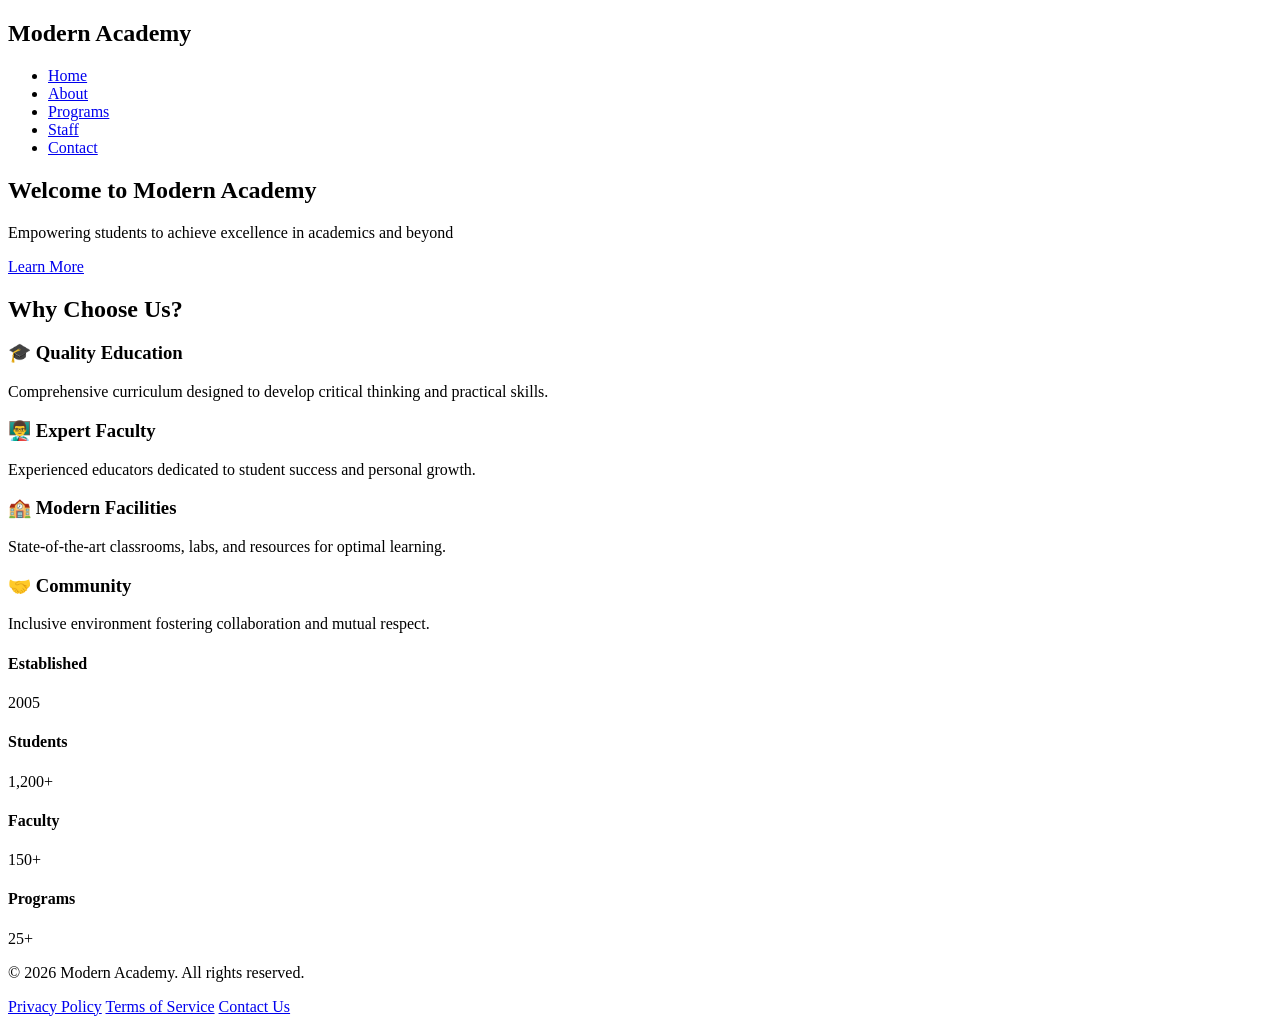
==== index.html @ 65503ca4 "Initial commit: Add homepage" ====
<!DOCTYPE html>
<html lang="en">
<head>
    <meta charset="UTF-8">
    <meta name="viewport" content="width=device-width, initial-scale=1.0">
    <title>Modern Academy - Home</title>
    <link rel="stylesheet" href="css/style.css">
</head>
<body>
    <!-- Navigation -->
    <nav class="navbar">
        <div class="container">
            <div class="nav-brand">
                <h1>Modern Academy</h1>
            </div>
            <ul class="nav-menu">
                <li><a href="index.html" class="active">Home</a></li>
                <li><a href="about.html">About</a></li>
                <li><a href="programs.html">Programs</a></li>
                <li><a href="staff.html">Staff</a></li>
                <li><a href="contact.html">Contact</a></li>
            </ul>
        </div>
    </nav>

    <!-- Hero Section -->
    <section class="hero">
        <div class="hero-content">
            <h2>Welcome to Modern Academy</h2>
            <p>Empowering students to achieve excellence in academics and beyond</p>
            <a href="about.html" class="btn btn-primary">Learn More</a>
        </div>
    </section>

    <!-- Features Section -->
    <section class="features">
        <div class="container">
            <h2>Why Choose Us?</h2>
            <div class="features-grid">
                <div class="feature-card">
                    <h3>🎓 Quality Education</h3>
                    <p>Comprehensive curriculum designed to develop critical thinking and practical skills.</p>
                </div>
                <div class="feature-card">
                    <h3>👨‍🏫 Expert Faculty</h3>
                    <p>Experienced educators dedicated to student success and personal growth.</p>
                </div>
                <div class="feature-card">
                    <h3>🏫 Modern Facilities</h3>
                    <p>State-of-the-art classrooms, labs, and resources for optimal learning.</p>
                </div>
                <div class="feature-card">
                    <h3>🤝 Community</h3>
                    <p>Inclusive environment fostering collaboration and mutual respect.</p>
                </div>
            </div>
        </div>
    </section>

    <!-- Highlights Section -->
    <section class="highlights">
        <div class="container">
            <div class="highlight-item">
                <h4>Established</h4>
                <p>2005</p>
            </div>
            <div class="highlight-item">
                <h4>Students</h4>
                <p>1,200+</p>
            </div>
            <div class="highlight-item">
                <h4>Faculty</h4>
                <p>150+</p>
            </div>
            <div class="highlight-item">
                <h4>Programs</h4>
                <p>25+</p>
            </div>
        </div>
    </section>

    <!-- Footer -->
    <footer class="footer">
        <div class="container">
            <p>&copy; 2026 Modern Academy. All rights reserved.</p>
            <div class="footer-links">
                <a href="#">Privacy Policy</a>
                <a href="#">Terms of Service</a>
                <a href="contact.html">Contact Us</a>
            </div>
        </div>
    </footer>

    <script src="js/script.js"></script>
</body>
</html>
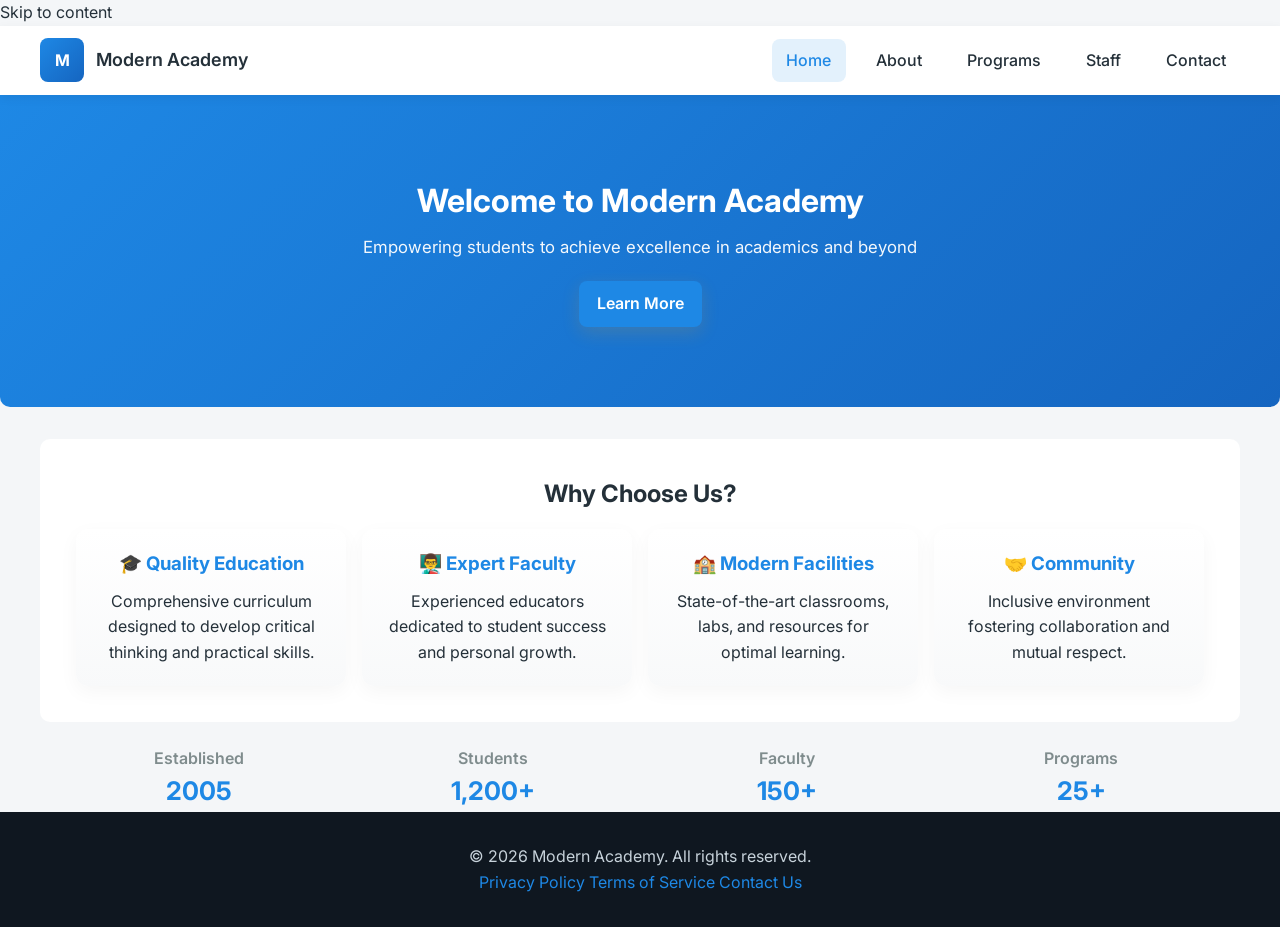
==== commit 74ccdc29: "Modernize design: responsive header, new styles, assets, and mobile nav" ====
--- a/index.html
+++ b/index.html
@@ -3,83 +3,83 @@
 <head>
     <meta charset="UTF-8">
     <meta name="viewport" content="width=device-width, initial-scale=1.0">
+    <meta name="description" content="Modern Academy — empowering students with quality education, expert faculty, and modern facilities.">
     <title>Modern Academy - Home</title>
+    <link rel="icon" href="/assets/favicon.svg" type="image/svg+xml">
     <link rel="stylesheet" href="css/style.css">
 </head>
 <body>
-    <!-- Navigation -->
-    <nav class="navbar">
-        <div class="container">
-            <div class="nav-brand">
-                <h1>Modern Academy</h1>
-            </div>
-            <ul class="nav-menu">
-                <li><a href="index.html" class="active">Home</a></li>
-                <li><a href="about.html">About</a></li>
-                <li><a href="programs.html">Programs</a></li>
-                <li><a href="staff.html">Staff</a></li>
-                <li><a href="contact.html">Contact</a></li>
-            </ul>
+    <a class="skip-link" href="#main">Skip to content</a>
+    <nav class="navbar" role="navigation" aria-label="Main navigation">
+      <div class="container nav-inner">
+        <div class="brand">
+          <a href="index.html" class="logo" aria-label="Modern Academy logo">M</a>
+          <h1>Modern Academy</h1>
         </div>
+        <button class="nav-toggle" aria-controls="primary-navigation" aria-expanded="false" aria-label="Toggle navigation">
+          <svg viewBox="0 0 24 24" fill="none" stroke="currentColor"><path stroke-linecap="round" stroke-linejoin="round" stroke-width="2" d="M4 6h16M4 12h16M4 18h16"/></svg>
+        </button>
+        <ul id="primary-navigation" class="nav-menu">
+          <li><a href="index.html" class="active">Home</a></li>
+          <li><a href="about.html">About</a></li>
+          <li><a href="programs.html">Programs</a></li>
+          <li><a href="staff.html">Staff</a></li>
+          <li><a href="contact.html">Contact</a></li>
+        </ul>
+      </div>
     </nav>
 
+    <main id="main">
     <!-- Hero Section -->
     <section class="hero">
-        <div class="hero-content">
+        <div class="container">
             <h2>Welcome to Modern Academy</h2>
             <p>Empowering students to achieve excellence in academics and beyond</p>
             <a href="about.html" class="btn btn-primary">Learn More</a>
         </div>
     </section>
 
-    <!-- Features Section -->
-    <section class="features">
-        <div class="container">
-            <h2>Why Choose Us?</h2>
-            <div class="features-grid">
-                <div class="feature-card">
-                    <h3>🎓 Quality Education</h3>
-                    <p>Comprehensive curriculum designed to develop critical thinking and practical skills.</p>
-                </div>
-                <div class="feature-card">
-                    <h3>👨‍🏫 Expert Faculty</h3>
-                    <p>Experienced educators dedicated to student success and personal growth.</p>
-                </div>
-                <div class="feature-card">
-                    <h3>🏫 Modern Facilities</h3>
-                    <p>State-of-the-art classrooms, labs, and resources for optimal learning.</p>
-                </div>
-                <div class="feature-card">
-                    <h3>🤝 Community</h3>
-                    <p>Inclusive environment fostering collaboration and mutual respect.</p>
-                </div>
+    <section class="features container">
+        <h2>Why Choose Us?</h2>
+        <div class="features-grid">
+            <div class="feature-card">
+                <h3>🎓 Quality Education</h3>
+                <p>Comprehensive curriculum designed to develop critical thinking and practical skills.</p>
+            </div>
+            <div class="feature-card">
+                <h3>👨‍🏫 Expert Faculty</h3>
+                <p>Experienced educators dedicated to student success and personal growth.</p>
+            </div>
+            <div class="feature-card">
+                <h3>🏫 Modern Facilities</h3>
+                <p>State-of-the-art classrooms, labs, and resources for optimal learning.</p>
+            </div>
+            <div class="feature-card">
+                <h3>🤝 Community</h3>
+                <p>Inclusive environment fostering collaboration and mutual respect.</p>
             </div>
         </div>
     </section>
 
-    <!-- Highlights Section -->
-    <section class="highlights">
-        <div class="container">
-            <div class="highlight-item">
-                <h4>Established</h4>
-                <p>2005</p>
-            </div>
-            <div class="highlight-item">
-                <h4>Students</h4>
-                <p>1,200+</p>
-            </div>
-            <div class="highlight-item">
-                <h4>Faculty</h4>
-                <p>150+</p>
-            </div>
-            <div class="highlight-item">
-                <h4>Programs</h4>
-                <p>25+</p>
-            </div>
+    <section class="highlights container">
+        <div class="highlight-item">
+            <h4>Established</h4>
+            <p>2005</p>
+        </div>
+        <div class="highlight-item">
+            <h4>Students</h4>
+            <p>1,200+</p>
+        </div>
+        <div class="highlight-item">
+            <h4>Faculty</h4>
+            <p>150+</p>
+        </div>
+        <div class="highlight-item">
+            <h4>Programs</h4>
+            <p>25+</p>
         </div>
     </section>
 
-    <!-- Footer -->
     <footer class="footer">
         <div class="container">
             <p>&copy; 2026 Modern Academy. All rights reserved.</p>
@@ -90,7 +90,8 @@
             </div>
         </div>
     </footer>
+    </main>
 
     <script src="js/script.js"></script>
 </body>
-</html>+</html>
--- a/css/style.css
+++ b/css/style.css
@@ -0,0 +1,94 @@
+@import url('https://fonts.googleapis.com/css2?family=Inter:wght@300;400;600;700&display=swap');
+
+:root{
+  --bg:#f4f6f8;
+  --surface:#ffffff;
+  --primary:#1e88e5;
+  --primary-dark:#1565c0;
+  --muted:#7f8c8d;
+  --accent:#f39c12;
+  --text:#243039;
+  --container-width:1200px;
+  --radius:10px;
+}
+
+/* Reset */
+*{box-sizing:border-box;margin:0;padding:0}
+html,body{height:100%}
+body{
+  font-family: 'Inter', system-ui, -apple-system, 'Segoe UI', Roboto, 'Helvetica Neue', Arial;
+  color:var(--text);
+  background:var(--bg);
+  line-height:1.6;
+  -webkit-font-smoothing:antialiased;
+}
+.container{max-width:var(--container-width);margin:0 auto;padding:0 20px}
+
+a{color:inherit;text-decoration:none}
+
+/* Header / Nav */
+.navbar{background:var(--surface);box-shadow:0 3px 10px rgba(2,6,23,0.06);position:sticky;top:0;z-index:30}
+.nav-inner{display:flex;align-items:center;justify-content:space-between;padding:0.8rem 0}
+.brand{display:flex;align-items:center;gap:12px}
+.brand .logo{width:44px;height:44px;border-radius:8px;background:linear-gradient(135deg,var(--primary),var(--primary-dark));display:inline-grid;place-items:center;color:white;font-weight:700}
+.brand h1{font-size:1.125rem;color:var(--text);font-weight:600}
+
+.nav-toggle{display:none;background:none;border:0;padding:8px;border-radius:6px}
+.nav-toggle svg{width:22px;height:22px;color:var(--text)}
+
+.nav-menu{list-style:none;display:flex;gap:1rem;align-items:center}
+.nav-menu a{display:inline-block;padding:0.55rem 0.9rem;border-radius:8px;color:var(--text);font-weight:500}
+.nav-menu a:hover,.nav-menu a.active{background:rgba(30,136,229,0.12);color:var(--primary)}
+
+/* Hero */
+.hero{background:linear-gradient(135deg,var(--primary),var(--primary-dark));color:white;padding:80px 20px;text-align:center;border-radius:0 0 var(--radius) var(--radius);margin-bottom:2rem}
+.hero h2{font-size:2rem;margin-bottom:0.5rem}
+.hero p{font-size:1.05rem;opacity:0.95;margin-bottom:1.25rem}
+.btn{display:inline-block;padding:10px 18px;border-radius:8px;background:var(--accent);color:white;font-weight:600;box-shadow:0 6px 18px rgba(243,156,18,0.16);transition:transform .15s ease}
+.btn:hover{transform:translateY(-3px)}
+.btn-primary{background:var(--primary)}
+
+/* Sections */
+.features, .page-content, .programs, .staff-section{background:var(--surface);padding:2.25rem;border-radius:var(--radius);margin-bottom:1.5rem}
+.features h2{color:var(--text);text-align:center;margin-bottom:1rem}
+.features-grid{display:grid;grid-template-columns:repeat(auto-fit,minmax(220px,1fr));gap:1rem}
+.feature-card{padding:1.25rem;border-radius:12px;background:linear-gradient(180deg,rgba(255,255,255,0.98),rgba(248,249,250,0.98));box-shadow:0 6px 20px rgba(2,6,23,0.04);text-align:center}
+.feature-card h3{color:var(--primary);margin-bottom:.6rem}
+
+.highlights{display:grid;grid-template-columns:repeat(auto-fit,minmax(130px,1fr));gap:1rem;align-items:center}
+.highlight-item{background:transparent;text-align:center}
+.highlight-item h4{color:var(--muted);font-weight:600}
+.highlight-item p{font-size:1.6rem;color:var(--primary);font-weight:700}
+
+/* Program cards */
+.programs-grid{display:grid;grid-template-columns:repeat(auto-fit,minmax(260px,1fr));gap:1rem}
+.program-card{background:var(--surface);padding:1rem;border-left:4px solid var(--primary);border-radius:8px;box-shadow:0 6px 18px rgba(2,6,23,0.04)}
+.program-card h3{margin-bottom:.25rem}
+.grade-level{color:var(--primary);font-weight:700;margin-bottom:.6rem}
+
+/* Staff */
+.staff-grid{display:grid;grid-template-columns:repeat(auto-fill,minmax(200px,1fr));gap:1rem}
+.staff-card{padding:1rem;border-radius:10px;background:linear-gradient(180deg,#ffffff,#fbfcfd);box-shadow:0 6px 18px rgba(2,6,23,0.04);text-align:center}
+.staff-avatar{font-size:2.5rem;margin-bottom:.6rem}
+.position{color:var(--primary);font-weight:700}
+
+/* Footer */
+.footer{padding:2rem 0;background:#0f1720;color:#c7d2da;text-align:center;border-radius:0}
+.footer a{color:var(--primary)}
+
+/* Utilities */
+.page-header{padding:2rem 0;margin-bottom:1rem}
+.page-header h2{font-size:1.6rem;color:var(--text)}
+.content-block{margin-bottom:1rem}
+
+/* Responsive / Mobile Nav */
+@media (max-width: 900px){
+  .nav-toggle{display:inline-flex}
+  .nav-menu{position:fixed;right:16px;top:64px;flex-direction:column;background:var(--surface);padding:12px;border-radius:12px;box-shadow:0 8px 30px rgba(2,6,23,0.12);display:none;min-width:180px}
+  .nav-menu.show{display:flex}
+}
+
+@media (max-width:768px){
+  .hero{padding:48px 18px}
+  .hero h2{font-size:1.5rem}
+}
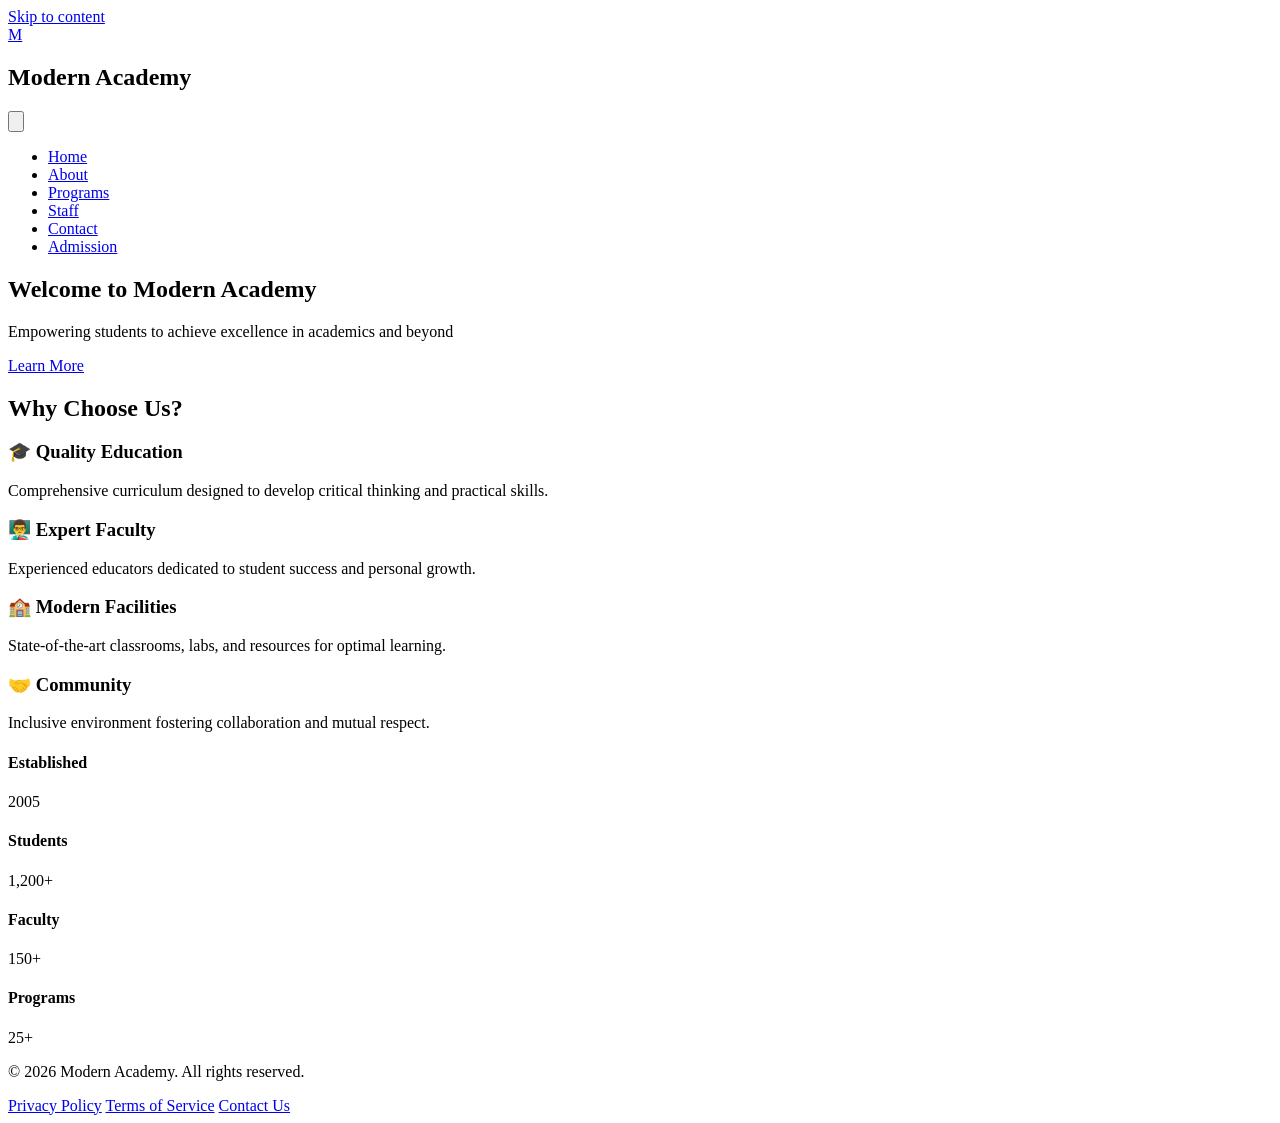
==== commit 974e2d2e: "Update index.html" ====
--- a/index.html
+++ b/index.html
@@ -6,7 +6,7 @@
     <meta name="description" content="Modern Academy — empowering students with quality education, expert faculty, and modern facilities.">
     <title>Modern Academy - Home</title>
     <link rel="icon" href="/assets/favicon.svg" type="image/svg+xml">
-    <link rel="stylesheet" href="css/style.css">
+    <link rel="stylesheet" href="style.css">
 </head>
 <body>
     <a class="skip-link" href="#main">Skip to content</a>
@@ -25,6 +25,7 @@
           <li><a href="programs.html">Programs</a></li>
           <li><a href="staff.html">Staff</a></li>
           <li><a href="contact.html">Contact</a></li>
+          <li><a href="admission.html">Admission</a></li>
         </ul>
       </div>
     </nav>
